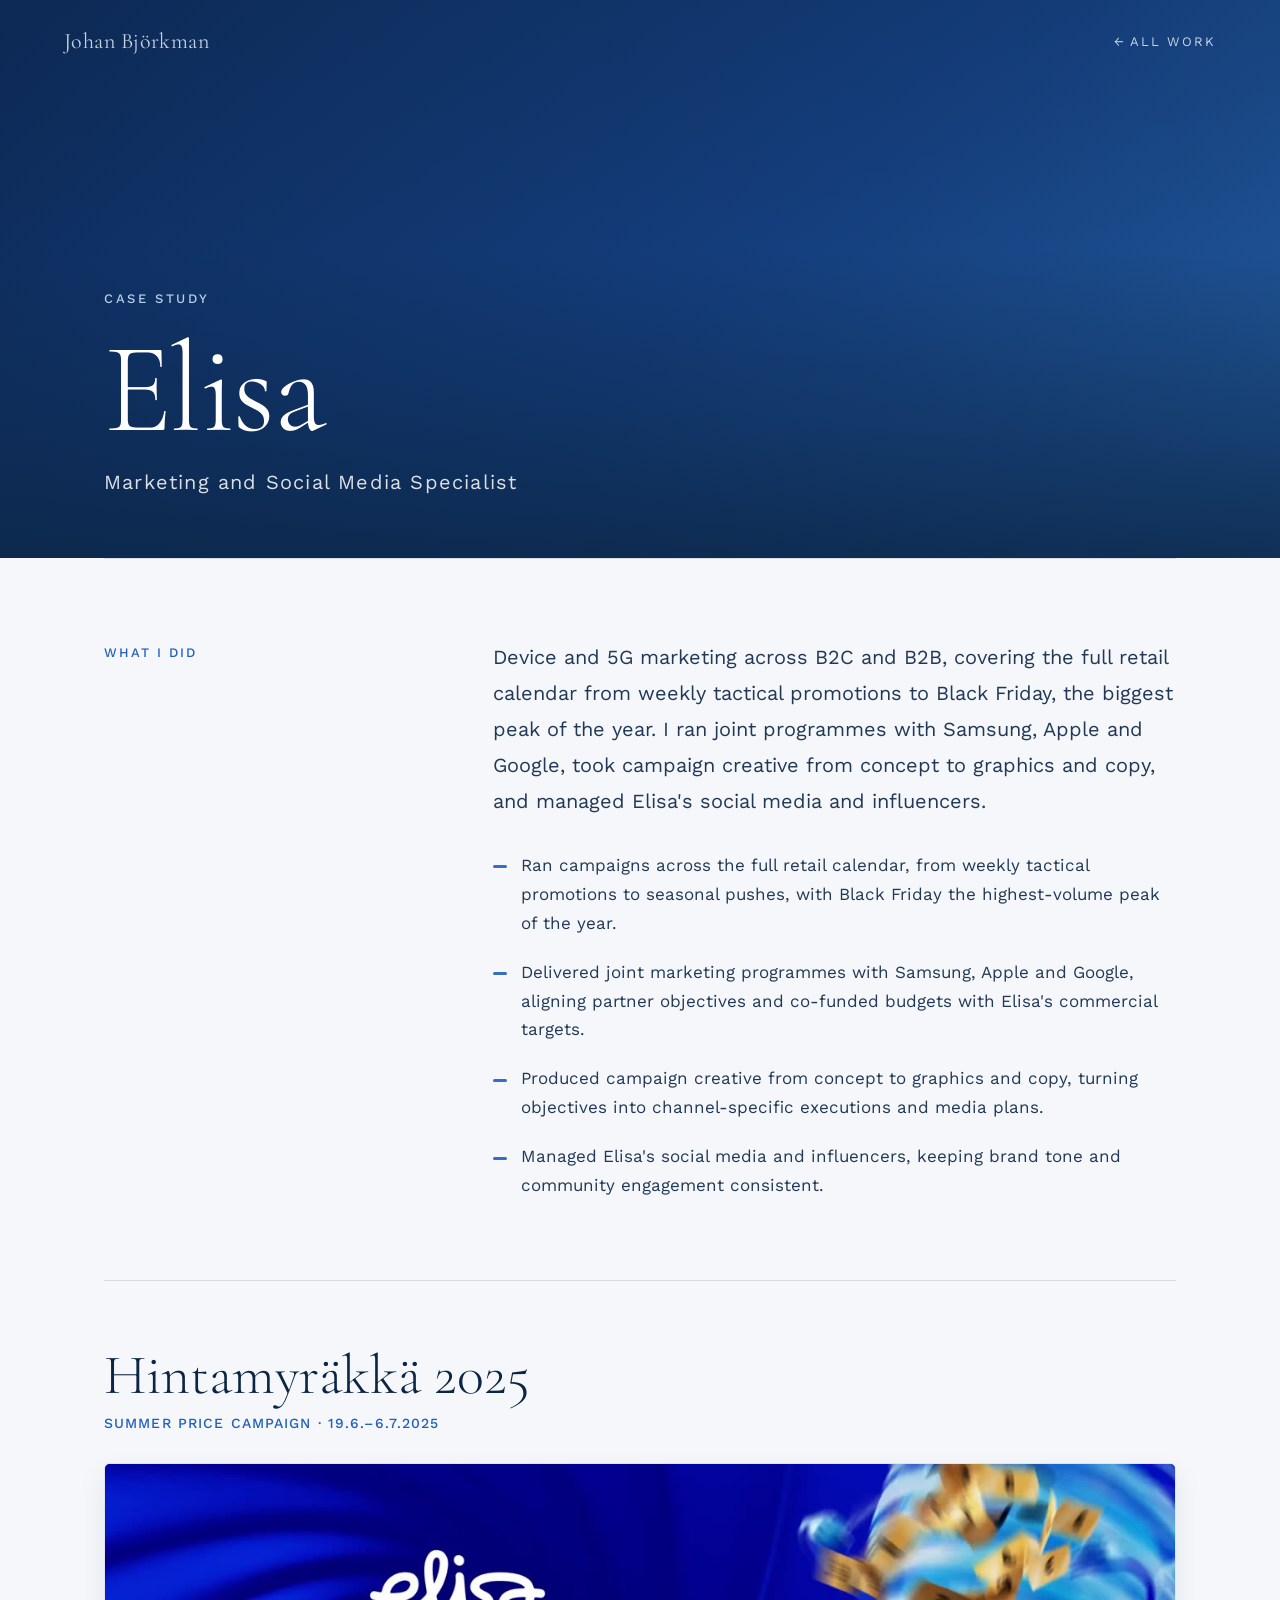
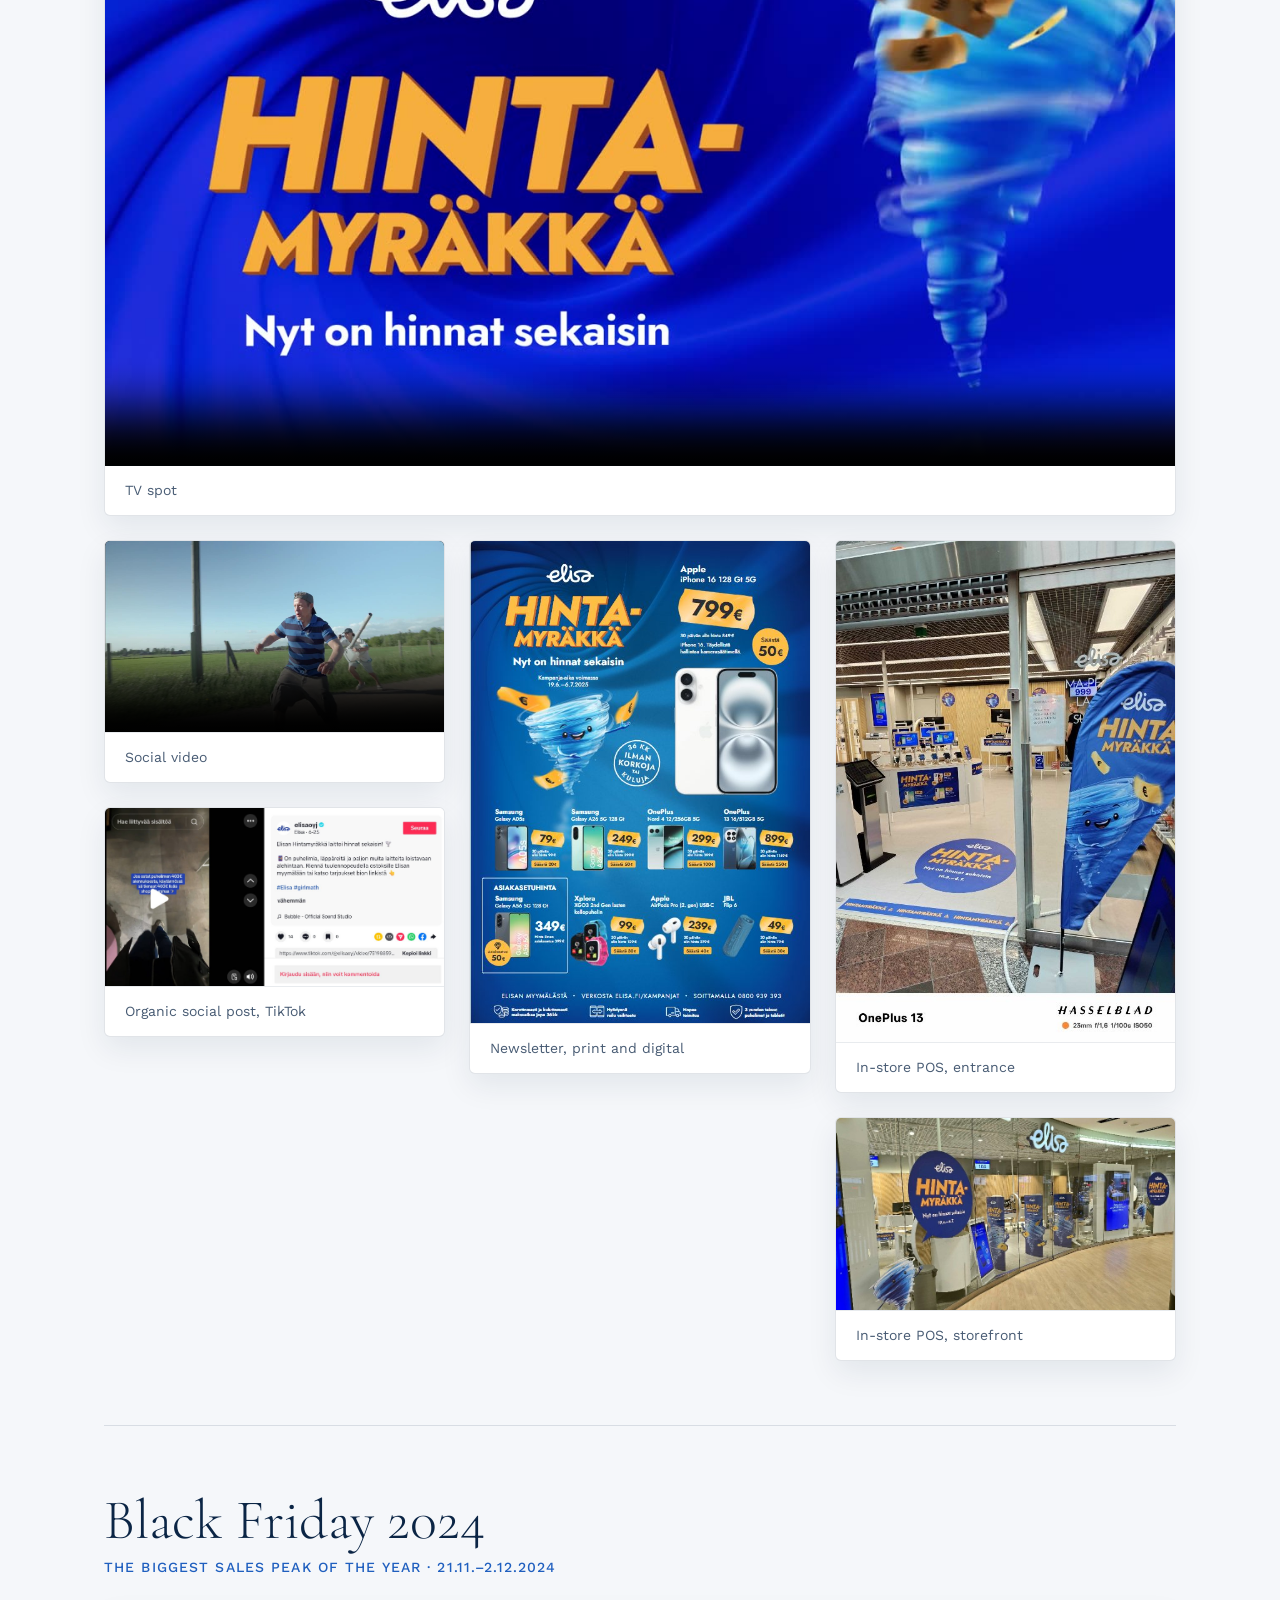
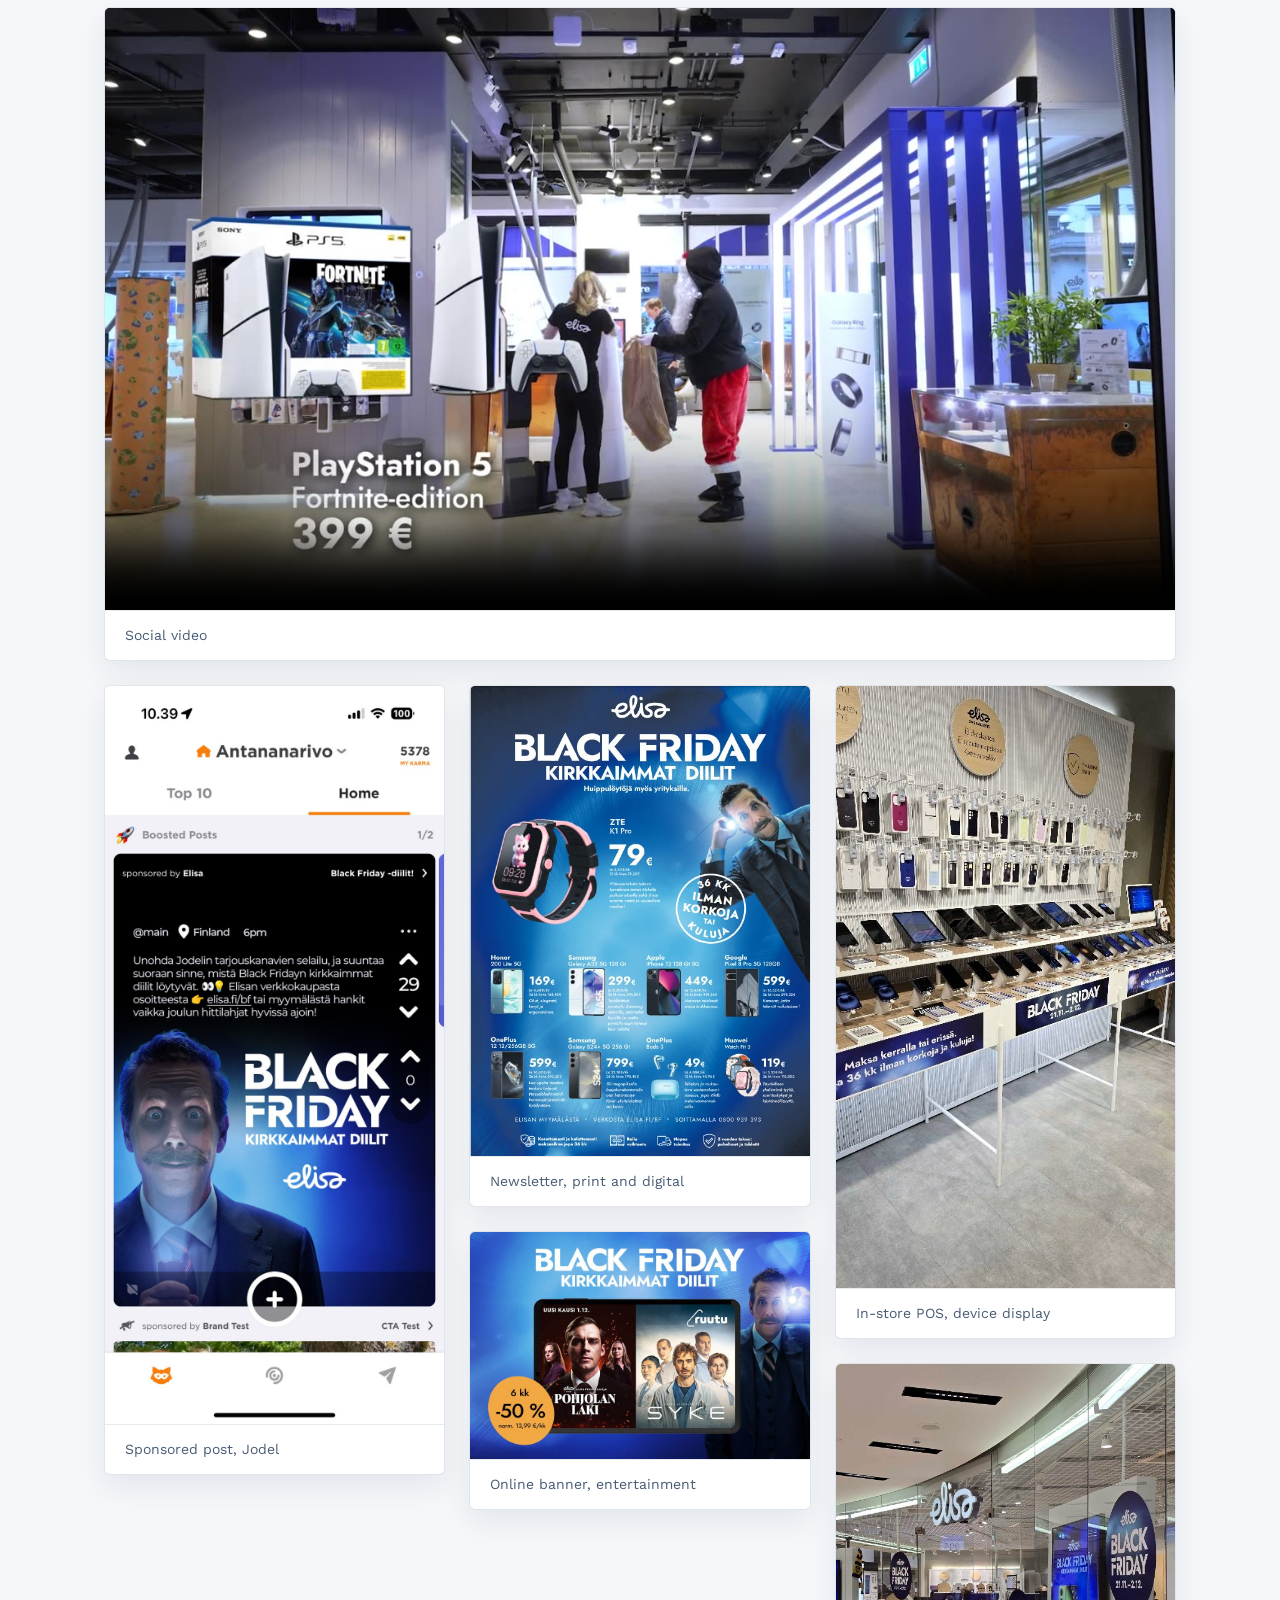
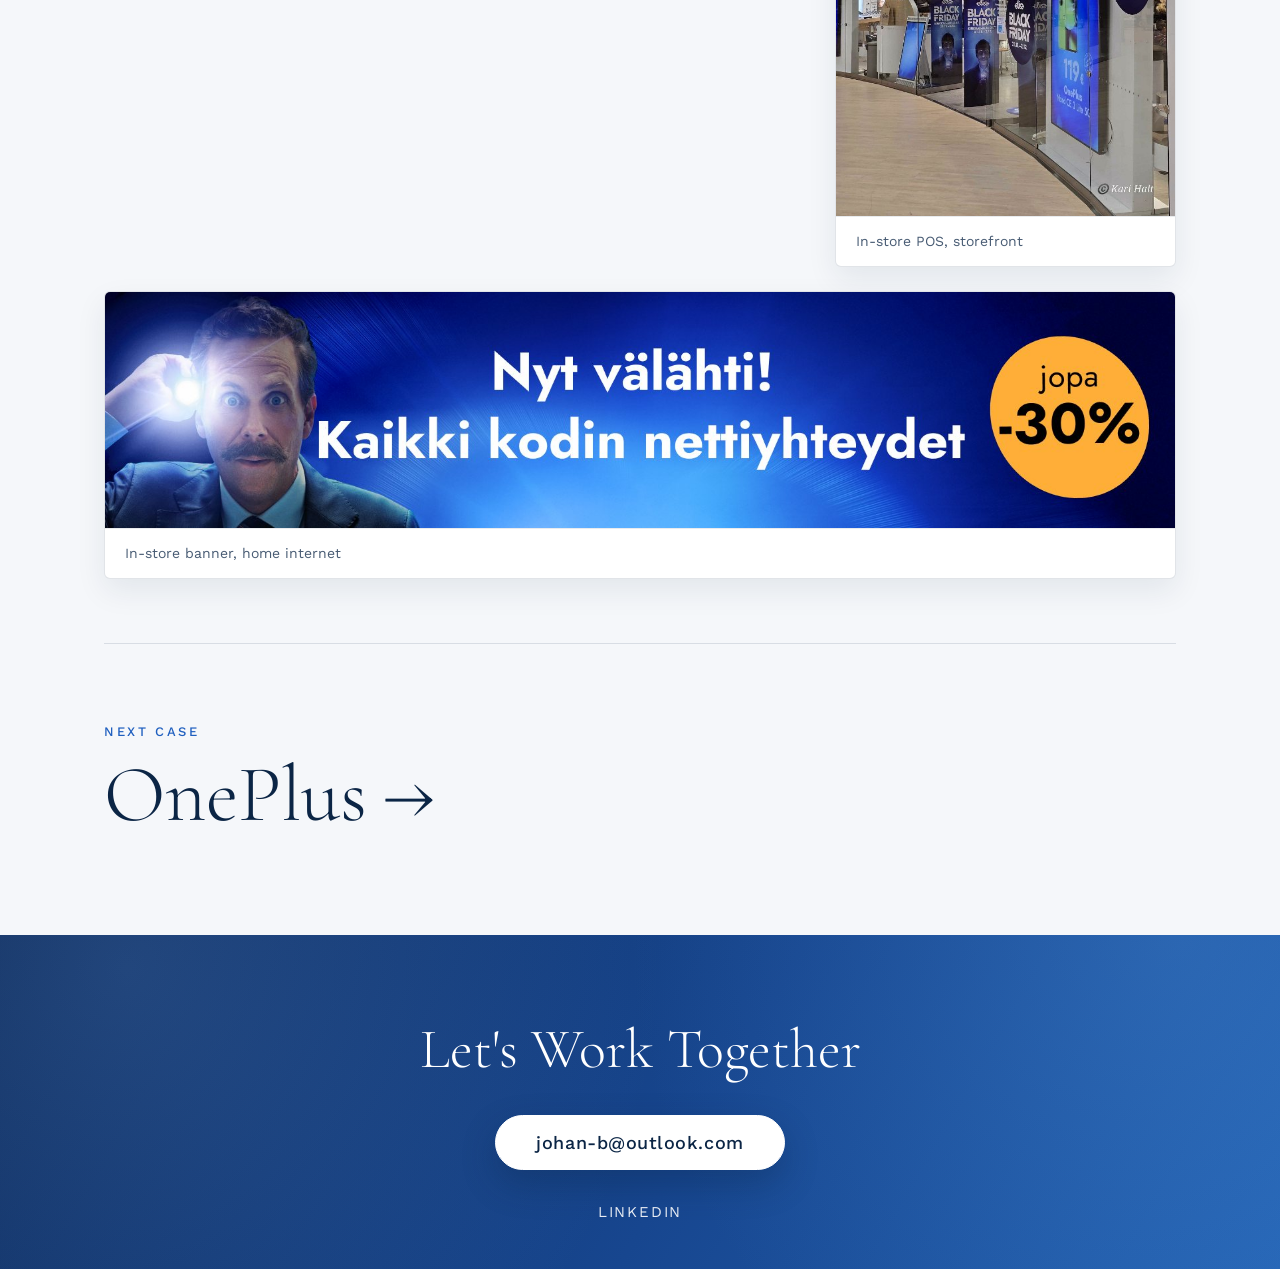
==== cases/elisa.html @ 71c3b5d5 "Update Elisa summary and keep OnePlus market share label on one line Co-Authored-By: Claude Opus 5.5" ====
<!DOCTYPE html>
<html lang="en">
<head>
    <meta charset="UTF-8">
    <meta name="viewport" content="width=device-width, initial-scale=1.0">
    <title>Elisa case study · Johan Björkman</title>
    <meta name="description" content="Device and 5G marketing across B2C and B2B, through the full retail calendar from weekly promotions to large campaigns like Black Friday.">
    <meta property="og:type" content="article">
    <meta property="og:title" content="Elisa case study · Johan Björkman">
    <meta property="og:description" content="Device and 5G marketing across B2C and B2B, through the full retail calendar from weekly promotions to large campaigns like Black Friday.">
    <meta property="og:url" content="https://cubiie.github.io/Portfolio/cases/elisa.html">
    <link rel="preconnect" href="https://fonts.googleapis.com">
    <link rel="preconnect" href="https://fonts.gstatic.com" crossorigin>
    <link href="https://fonts.googleapis.com/css2?family=Cormorant+Garamond:wght@300;400;600&family=Work+Sans:wght@300;400;500&display=swap" rel="stylesheet">
    <link rel="stylesheet" href="case.css">
</head>
<body class="case-elisa">
    <nav class="case-nav" aria-label="Site">
        <a class="brand" href="../index.html">Johan Björkman</a>
        <a href="../index.html#elisa">← All work</a>
    </nav>

    <header class="case-hero">
        <video autoplay muted loop playsinline preload="metadata" aria-hidden="true">
            <source src="../elisa.mp4" type="video/mp4">
        </video>
        <div class="wrap">
            <p class="eyebrow">Case study</p>
            <h1>Elisa</h1>
            <p class="case-role">Marketing and Social Media Specialist</p>
        </div>
    </header>

    <main>
        <div class="wrap">
            <section class="case-section" aria-labelledby="did-title">
                <h2 id="did-title">What I did</h2>
                <div>
                    <p>Device and 5G marketing across B2C and B2B, covering the full retail calendar from weekly tactical promotions to Black Friday, the biggest peak of the year. I ran joint programmes with Samsung, Apple and Google, took campaign creative from concept to graphics and copy, and managed Elisa's social media and influencers.</p>
                    <ul>
                        <li>Ran campaigns across the full retail calendar, from weekly tactical promotions to seasonal pushes, with Black Friday the highest-volume peak of the year.</li>
                        <li>Delivered joint marketing programmes with Samsung, Apple and Google, aligning partner objectives and co-funded budgets with Elisa's commercial targets.</li>
                        <li>Produced campaign creative from concept to graphics and copy, turning objectives into channel-specific executions and media plans.</li>
                        <li>Managed Elisa's social media and influencers, keeping brand tone and community engagement consistent.</li>
                    </ul>
                </div>
            </section>

            <!-- Campaigns. Files live in cases/media/elisa/<campaign>/.
                 Each campaign: an optional full-width item, then a .masonry block that
                 fits pictures and videos of any shape into columns.
                 Picture: <figure class="media"><img src="..." alt="..." loading="lazy"><figcaption>...</figcaption></figure>
                 Video: <figure class="media"><video src="....mp4" poster="...-poster.jpg" controls playsinline preload="none"></video><figcaption>...</figcaption></figure> -->
            <section class="campaign" aria-labelledby="hintamyrakka-title">
                <header class="campaign-header">
                    <h2 id="hintamyrakka-title">Hintamyräkkä 2025</h2>
                    <p>Summer price campaign · 19.6.&ndash;6.7.2025</p>
                </header>
                <div class="campaign-feature">
                    <figure class="media">
                        <video src="media/elisa/hintamyrakka-2025/tv-spot.mp4" poster="media/elisa/hintamyrakka-2025/tv-spot-poster.jpg" controls playsinline preload="none" aria-label="Hintamyräkkä TV spot"></video>
                        <figcaption>TV spot</figcaption>
                    </figure>
                </div>
                <div class="masonry">
                    <figure class="media">
                        <video src="media/elisa/hintamyrakka-2025/social-video.mp4" poster="media/elisa/hintamyrakka-2025/social-video-poster.jpg" controls playsinline preload="none" aria-label="Hintamyräkkä social video"></video>
                        <figcaption>Social video</figcaption>
                    </figure>
                    <figure class="media">
                        <img src="media/elisa/hintamyrakka-2025/organic-social-post.jpg" alt="Elisa TikTok post for the Hintamyräkkä campaign" loading="lazy">
                        <figcaption>Organic social post, TikTok</figcaption>
                    </figure>
                    <figure class="media">
                        <img src="media/elisa/hintamyrakka-2025/newsletter.jpg" alt="Hintamyräkkä newsletter with summer device offers" loading="lazy">
                        <figcaption>Newsletter, print and digital</figcaption>
                    </figure>
                    <figure class="media">
                        <img src="media/elisa/hintamyrakka-2025/in-store-entrance.jpg" alt="Hintamyräkkä flag and floor graphics at an Elisa store entrance" loading="lazy">
                        <figcaption>In-store POS, entrance</figcaption>
                    </figure>
                    <figure class="media">
                        <img src="media/elisa/hintamyrakka-2025/storefront.jpg" alt="Elisa storefront dressed in Hintamyräkkä campaign materials" loading="lazy">
                        <figcaption>In-store POS, storefront</figcaption>
                    </figure>
                </div>
            </section>

            <section class="campaign" aria-labelledby="black-friday-title">
                <header class="campaign-header">
                    <h2 id="black-friday-title">Black Friday 2024</h2>
                    <p>The biggest sales peak of the year · 21.11.&ndash;2.12.2024</p>
                </header>
                <div class="campaign-feature">
                    <figure class="media">
                        <video src="media/elisa/black-friday-2024/social-video.mp4" poster="media/elisa/black-friday-2024/social-video-poster.jpg" controls playsinline preload="none" aria-label="Black Friday social video"></video>
                        <figcaption>Social video</figcaption>
                    </figure>
                </div>
                <div class="masonry">
                    <figure class="media">
                        <img src="media/elisa/black-friday-2024/jodel-post.jpg" alt="Sponsored Elisa Black Friday post on Jodel" loading="lazy">
                        <figcaption>Sponsored post, Jodel</figcaption>
                    </figure>
                    <figure class="media">
                        <img src="media/elisa/black-friday-2024/newsletter.jpg" alt="Black Friday newsletter with device deals" loading="lazy">
                        <figcaption>Newsletter, print and digital</figcaption>
                    </figure>
                    <figure class="media">
                        <img src="media/elisa/black-friday-2024/entertainment-banner.jpg" alt="Black Friday online banner for Elisa Viihde and Ruutu streaming" loading="lazy">
                        <figcaption>Online banner, entertainment</figcaption>
                    </figure>
                    <figure class="media">
                        <img src="media/elisa/black-friday-2024/in-store-display.jpg" alt="Black Friday banners on an Elisa in-store device display" loading="lazy">
                        <figcaption>In-store POS, device display</figcaption>
                    </figure>
                    <figure class="media">
                        <img src="media/elisa/black-friday-2024/storefront.jpg" alt="Elisa storefront with Black Friday window graphics" loading="lazy">
                        <figcaption>In-store POS, storefront</figcaption>
                    </figure>
                </div>
                <div class="campaign-feature">
                    <figure class="media">
                        <img src="media/elisa/black-friday-2024/connectivity-banner.jpg" alt="Black Friday banner for home internet connections, up to 30% off" loading="lazy">
                        <figcaption>In-store banner, home internet</figcaption>
                    </figure>
                </div>
            </section>

            <a class="next-case" href="oneplus.html">
                <p class="eyebrow">Next case</p>
                <strong>OnePlus <span aria-hidden="true">→</span></strong>
            </a>
        </div>
    </main>

    <footer class="case-footer">
        <div class="wrap">
            <h2>Let's Work Together</h2>
            <a class="footer-cta" href="mailto:johan-b@outlook.com">johan-b@outlook.com</a>
            <nav class="footer-links" aria-label="Social links">
                <a href="https://www.linkedin.com/in/johansbjorkman/" target="_blank" rel="noopener noreferrer">LinkedIn</a>
            </nav>
        </div>
    </footer>

    <dialog class="lightbox" aria-label="Enlarged picture">
        <button type="button" aria-label="Close">&times;</button>
        <img alt="">
    </dialog>

    <script src="case.js"></script>
</body>
</html>
---- cases/case.css ----
/* Shared styles for the case study pages (cases/*.html) */
* {
    margin: 0;
    padding: 0;
    box-sizing: border-box;
}

:root {
    --cream: #EAF0F7;
    --navy-base: #143556;
    --navy-darkest: #07172A;
    --navy-dark: #0E2740;
    --navy-mid: #1F4A75;
    --navy-light: #2E6699;
    --navy-lighter: #4A86BD;
    --line: rgba(11, 37, 69, 0.12);
    /* Bright palette (shared with the front page) */
    --ink: #0B2545;
    --paper: #F5F7FA;
    --blue: #1F5FBF;
    --azure: #1E90FF;
    --cyan: #3DDCFF;
    --sky: #B7CDEB;
    --aqua: #5FE3E0;
    --accent: var(--blue);
    --accent-soft: rgba(10, 108, 255, 0.12);
}

/* Each case page has its own accent colour */
.case-elisa { --accent: #1F5FBF; --accent-soft: rgba(31, 95, 191, 0.1); }
.case-oneplus { --accent: #1A6E9E; --accent-soft: rgba(26, 110, 158, 0.1); }
.case-republic { --accent: #34489E; --accent-soft: rgba(52, 72, 158, 0.1); }

html {
    scroll-behavior: smooth;
}

body {
    font-family: 'Work Sans', sans-serif;
    background: var(--paper);
    color: var(--ink);
    overflow-x: hidden;
}

.visually-hidden {
    position: absolute;
    width: 1px;
    height: 1px;
    overflow: hidden;
    clip: rect(0 0 0 0);
    white-space: nowrap;
}

a:focus-visible,
button:focus-visible {
    outline: 2px solid var(--accent);
    outline-offset: 4px;
}

.wrap {
    max-width: 1200px;
    margin: 0 auto;
    padding: 0 4rem;
}

/* Top bar */
.case-nav {
    position: absolute;
    top: 0;
    left: 0;
    right: 0;
    z-index: 3;
    display: flex;
    justify-content: space-between;
    align-items: center;
    padding: 1.75rem 4rem;
}

.case-nav a {
    color: var(--cream);
    text-decoration: none;
    font-size: 0.8125rem;
    letter-spacing: 0.15em;
    text-transform: uppercase;
    opacity: 0.85;
    transition: opacity 0.3s ease;
}

.case-nav a:hover {
    opacity: 1;
}

.case-nav .brand {
    font-family: 'Cormorant Garamond', serif;
    font-size: 1.375rem;
    letter-spacing: 0.02em;
    text-transform: none;
}

/* Hero */
.case-hero {
    position: relative;
    min-height: 62vh;
    display: flex;
    align-items: flex-end;
    overflow: hidden;
    color: #FFFFFF;
    background: linear-gradient(135deg, #0D2B5C 0%, #17468F 55%, #2B6CB8 100%);
}

.case-hero video,
.case-hero img {
    position: absolute;
    inset: 0;
    width: 100%;
    height: 100%;
    object-fit: cover;
}

.case-hero::after {
    content: '';
    position: absolute;
    inset: 0;
    background: linear-gradient(to top, rgba(11, 37, 69, 0.85) 0%, rgba(11, 37, 69, 0.25) 55%, rgba(11, 37, 69, 0.35) 100%);
}

.case-hero .wrap {
    position: relative;
    z-index: 2;
    width: 100%;
    padding-bottom: 4rem;
}

.eyebrow {
    font-size: 0.8125rem;
    letter-spacing: 0.2em;
    text-transform: uppercase;
    font-weight: 500;
    color: var(--accent);
    margin-bottom: 1.25rem;
}

.case-hero .eyebrow {
    color: var(--sky);
}

.case-role {
    margin-top: 1rem;
    font-size: clamp(1rem, 1.8vw, 1.25rem);
    letter-spacing: 0.06em;
    opacity: 0.85;
}

.case-hero h1 {
    font-family: 'Cormorant Garamond', serif;
    font-size: clamp(3.5rem, 11vw, 8rem);
    font-weight: 300;
    line-height: 1;
    letter-spacing: -0.02em;
}

/* "What I did" */
.case-section {
    display: grid;
    grid-template-columns: 1fr 2fr;
    gap: 3rem;
    padding: 5rem 0;
    border-top: 1px solid var(--line);
}

.case-section h2 {
    font-size: 0.8125rem;
    font-weight: 500;
    letter-spacing: 0.15em;
    text-transform: uppercase;
    color: var(--accent);
    padding-top: 0.4rem;
}

.case-section ul {
    list-style: none;
    display: grid;
    gap: 1.25rem;
}

.case-section li {
    position: relative;
    padding-left: 1.75rem;
    font-size: 1.0625rem;
    line-height: 1.7;
    opacity: 0.9;
}

.case-section p {
    font-size: clamp(1.0625rem, 1.6vw, 1.25rem);
    line-height: 1.8;
    opacity: 0.9;
    margin-bottom: 2rem;
}

.case-section li::before {
    content: '';
    position: absolute;
    left: 0;
    top: 0.85em;
    width: 0.875rem;
    height: 3px;
    border-radius: 2px;
    background: var(--accent);
}

/* Gallery: pictures and videos.
   Each item is a <figure class="media"> holding an <img> or a <video>.
   Add class "media--wide" to make an item span the full width. */
.gallery {
    padding: 4rem 0 5rem;
}

.gallery-grid {
    display: grid;
    grid-template-columns: repeat(2, 1fr);
    gap: 1.5rem;
}

.media {
    position: relative;
    overflow: hidden;
    border-radius: 6px;
    background: #FFFFFF;
    border: 1px solid var(--line);
    box-shadow: 0 12px 30px rgba(11, 37, 69, 0.08);
}

.media--wide {
    grid-column: 1 / -1;
}

.media img,
.media video {
    display: block;
    width: 100%;
    height: auto;
}

.media img {
    cursor: zoom-in;
    transition: transform 0.6s cubic-bezier(0.16, 1, 0.3, 1);
}

.media:hover img {
    transform: scale(1.02);
}

.media figcaption {
    padding: 0.875rem 1.25rem;
    font-size: 0.875rem;
    line-height: 1.5;
    opacity: 0.75;
    border-top: 1px solid var(--line);
}

/* Empty slot shown until real pictures or videos are added */
.media--placeholder {
    aspect-ratio: 16 / 10;
    display: flex;
    align-items: center;
    justify-content: center;
    border-style: dashed;
    background:
        linear-gradient(135deg, var(--accent-soft) 0%, rgba(31, 95, 191, 0.04) 100%),
        #FFFFFF;
    border-color: var(--accent);
}

.media--placeholder.media--wide {
    aspect-ratio: 21 / 9;
}

.media--placeholder span {
    font-family: 'Cormorant Garamond', serif;
    font-size: clamp(1.25rem, 2.5vw, 1.75rem);
    color: var(--accent);
    opacity: 0.6;
}

/* Campaigns: a heading, an optional full-width item, then a masonry of
   pictures and videos that keeps each file's own shape */
.campaign {
    padding: 4rem 0;
    border-top: 1px solid var(--line);
}

.campaign-header {
    margin-bottom: 2rem;
}

.campaign-header h2 {
    font-family: 'Cormorant Garamond', serif;
    font-size: clamp(2.25rem, 5vw, 3.5rem);
    font-weight: 300;
    line-height: 1.1;
    margin-bottom: 0.5rem;
}

.campaign-header p {
    font-size: 0.875rem;
    letter-spacing: 0.08em;
    text-transform: uppercase;
    font-weight: 500;
    color: var(--accent);
}

.campaign-feature {
    margin-bottom: 1.5rem;
}

.campaign-feature:last-child {
    margin: 1.5rem 0 0;
}

.masonry {
    columns: 3;
    column-gap: 1.5rem;
}

.masonry .media {
    break-inside: avoid;
    margin-bottom: 1.5rem;
}

.media video {
    background: #000;
}

/* Next case */
.next-case {
    display: block;
    padding: 5rem 0 6rem;
    border-top: 1px solid var(--line);
    color: var(--ink);
    text-decoration: none;
}

.next-case .eyebrow {
    margin-bottom: 0.75rem;
}

.next-case strong {
    display: inline-flex;
    align-items: center;
    gap: 1rem;
    font-family: 'Cormorant Garamond', serif;
    font-size: clamp(2.5rem, 7vw, 5rem);
    font-weight: 300;
    line-height: 1.1;
    transition: gap 0.3s ease, color 0.3s ease;
}

.next-case:hover strong {
    gap: 1.75rem;
    color: var(--accent);
}

/* Contact */
.case-footer {
    padding: 5rem 0 3rem;
    text-align: center;
    color: #FFFFFF;
    background:
        radial-gradient(circle at 10% 10%, rgba(120, 170, 230, 0.18) 0%, transparent 45%),
        radial-gradient(circle at 92% 0%, rgba(90, 160, 230, 0.22) 0%, transparent 45%),
        linear-gradient(120deg, #0D2B5C 0%, #17468F 55%, #2463B4 100%);
}

.case-footer h2 {
    font-family: 'Cormorant Garamond', serif;
    font-size: clamp(2.25rem, 5vw, 3.5rem);
    font-weight: 300;
    margin-bottom: 2rem;
}

.footer-cta {
    display: inline-block;
    padding: 1rem 2.5rem;
    background: #FFFFFF;
    border: 1px solid #FFFFFF;
    border-radius: 999px;
    color: var(--ink);
    font-weight: 500;
    box-shadow: 0 14px 34px rgba(11, 37, 69, 0.3);
    text-decoration: none;
    font-size: 1.125rem;
    letter-spacing: 0.03em;
    overflow-wrap: anywhere;
    transition: background 0.3s ease, color 0.3s ease, transform 0.3s ease;
    margin-bottom: 2rem;
}

.footer-cta:hover,
.footer-cta:focus-visible {
    background: var(--ink);
    color: #FFFFFF;
    border-color: var(--ink);
    transform: translateY(-2px);
}

.footer-links a {
    color: #FFFFFF;
    text-decoration: none;
    font-size: 0.9375rem;
    letter-spacing: 0.12em;
    text-transform: uppercase;
    opacity: 0.9;
}

.footer-links a:hover {
    color: var(--sky);
    opacity: 1;
}

/* Lightbox for gallery pictures */
.lightbox {
    max-width: 100%;
    max-height: 100%;
    width: 100%;
    height: 100%;
    margin: 0;
    padding: 2rem;
    border: 0;
    background: rgba(11, 37, 69, 0.94);
    display: none;
    align-items: center;
    justify-content: center;
}

.lightbox[open] {
    display: flex;
}

.lightbox img {
    max-width: 100%;
    max-height: 100%;
    object-fit: contain;
    border-radius: 4px;
}

.lightbox button {
    position: absolute;
    top: 1rem;
    right: 1rem;
    width: 2.75rem;
    height: 2.75rem;
    border: 1px solid rgba(234, 240, 247, 0.3);
    border-radius: 50%;
    background: rgba(11, 37, 69, 0.6);
    color: var(--cream);
    font-size: 1.5rem;
    line-height: 1;
    cursor: pointer;
}

@media (prefers-reduced-motion: reduce) {
    html {
        scroll-behavior: auto;
    }

    .media img,
    .next-case strong {
        transition: none;
    }
}

@media (max-width: 1100px) {
    .masonry {
        columns: 2;
    }
}

@media (max-width: 968px) {
    .wrap {
        padding: 0 1.25rem;
    }

    .case-nav {
        padding: 1.25rem;
    }

    .case-hero {
        min-height: 50vh;
    }

    .case-hero .wrap {
        padding-bottom: 2.5rem;
    }


    .case-section {
        grid-template-columns: 1fr;
        gap: 1.25rem;
        padding: 3rem 0;
    }

    .gallery {
        padding: 2rem 0 3rem;
    }

    .gallery-grid {
        grid-template-columns: 1fr;
        gap: 1rem;
    }

    .campaign {
        padding: 3rem 0;
    }

    .masonry .media,
    .campaign-feature {
        margin-bottom: 1rem;
    }

    .next-case {
        padding: 3.5rem 0 4rem;
    }

    .lightbox {
        padding: 1rem;
    }
}

@media (max-width: 640px) {
    .masonry {
        columns: 1;
    }
}
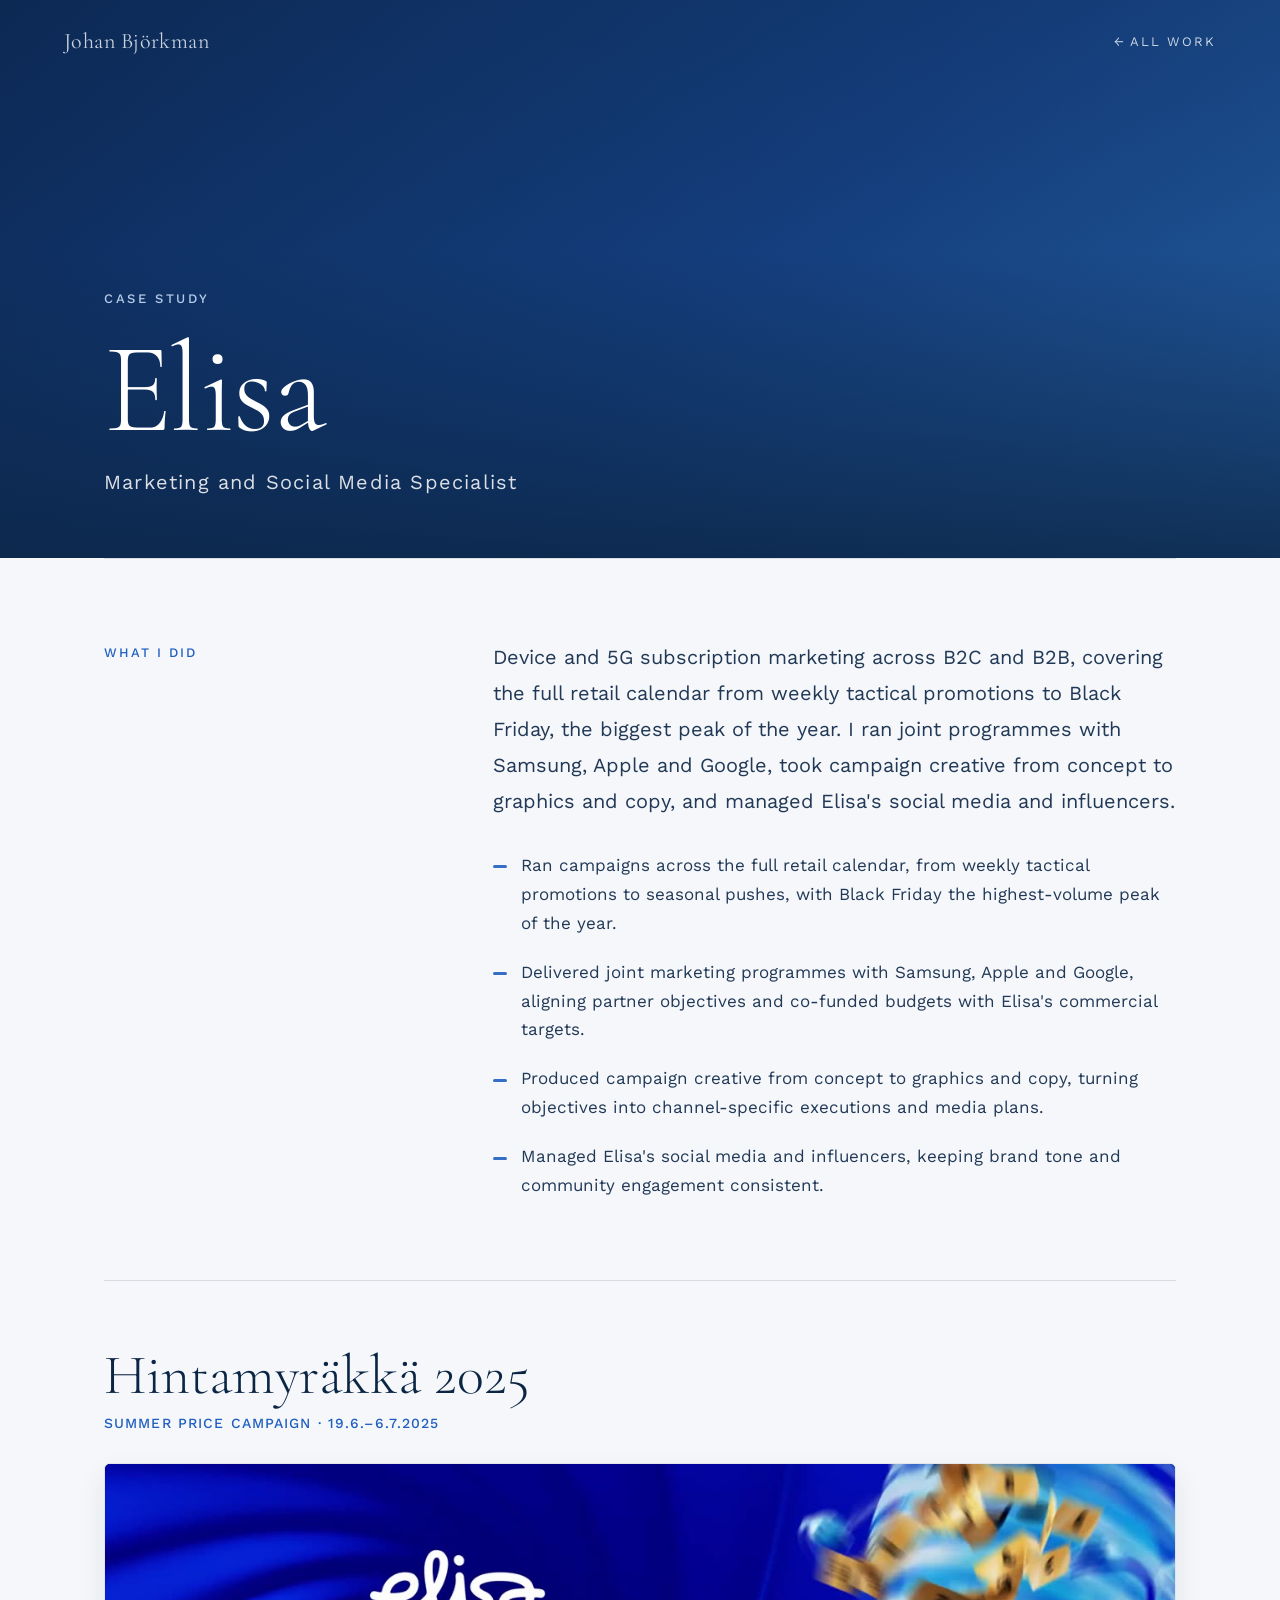
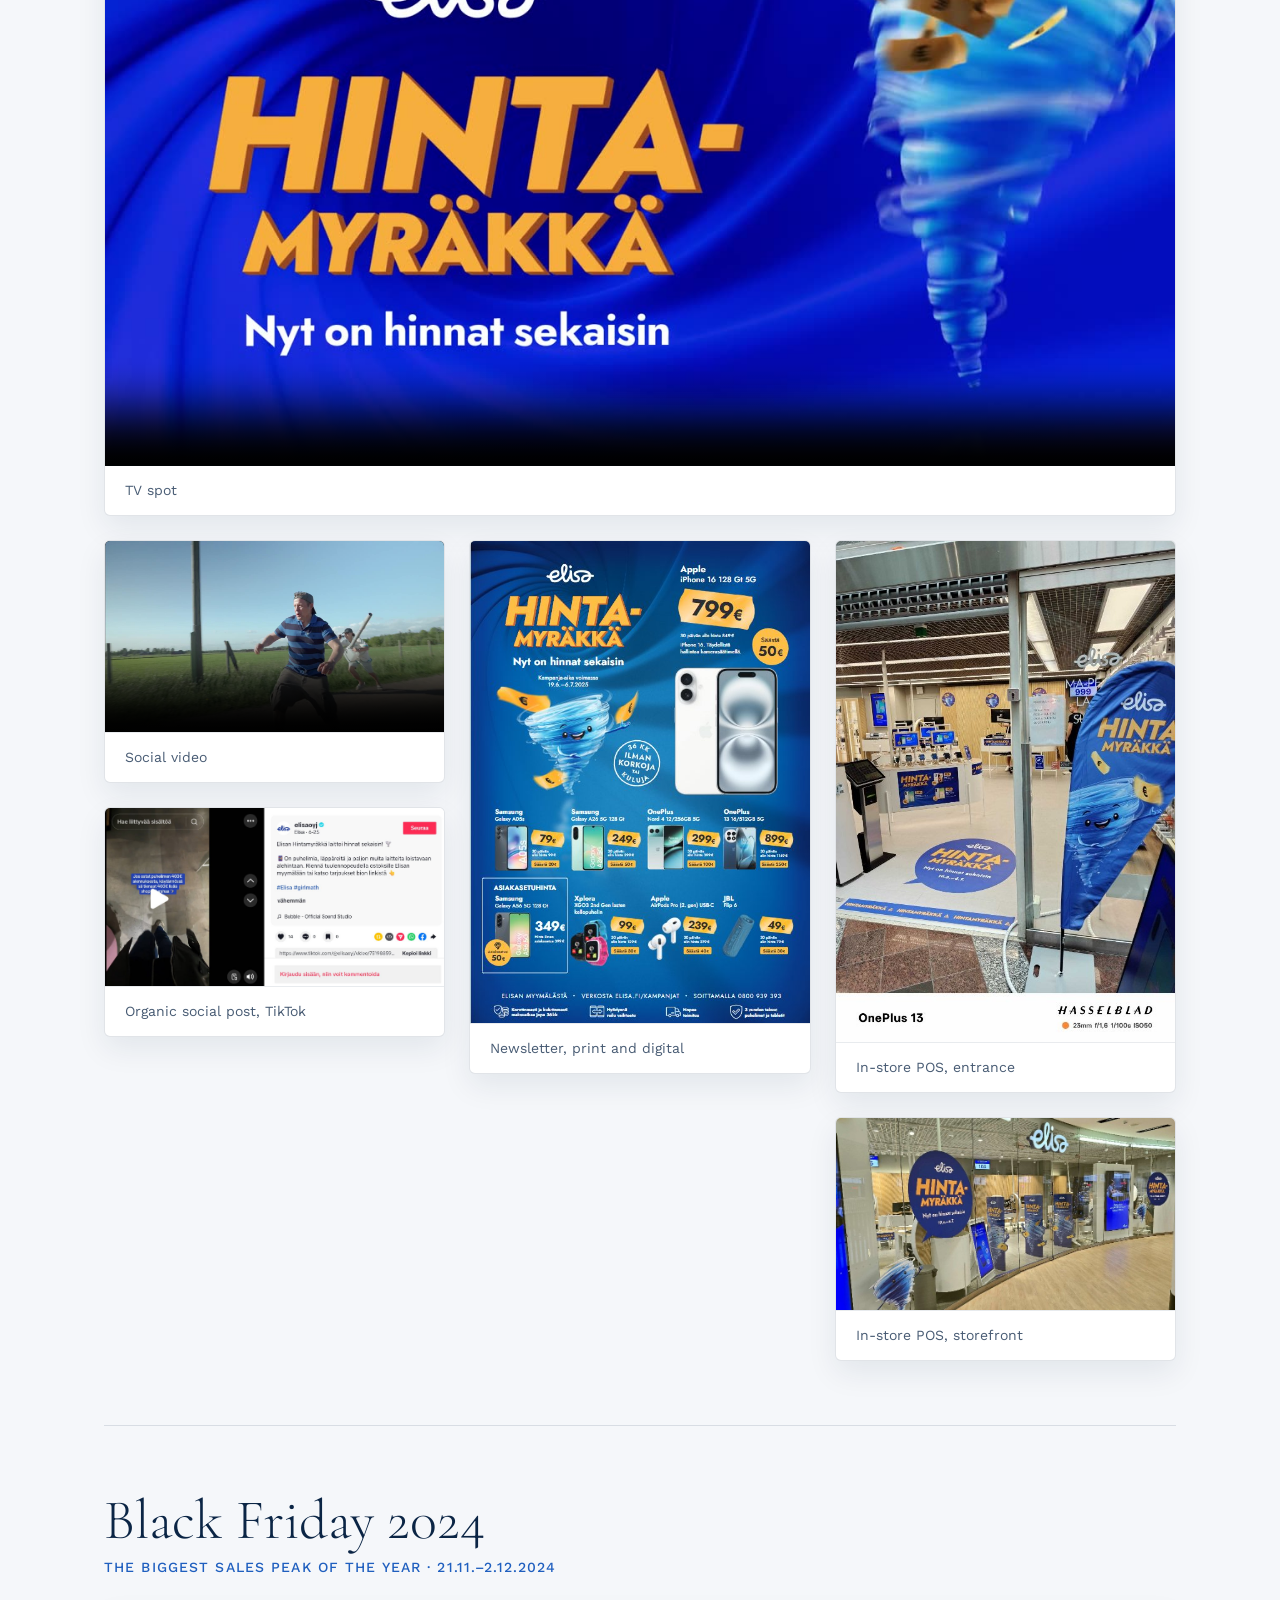
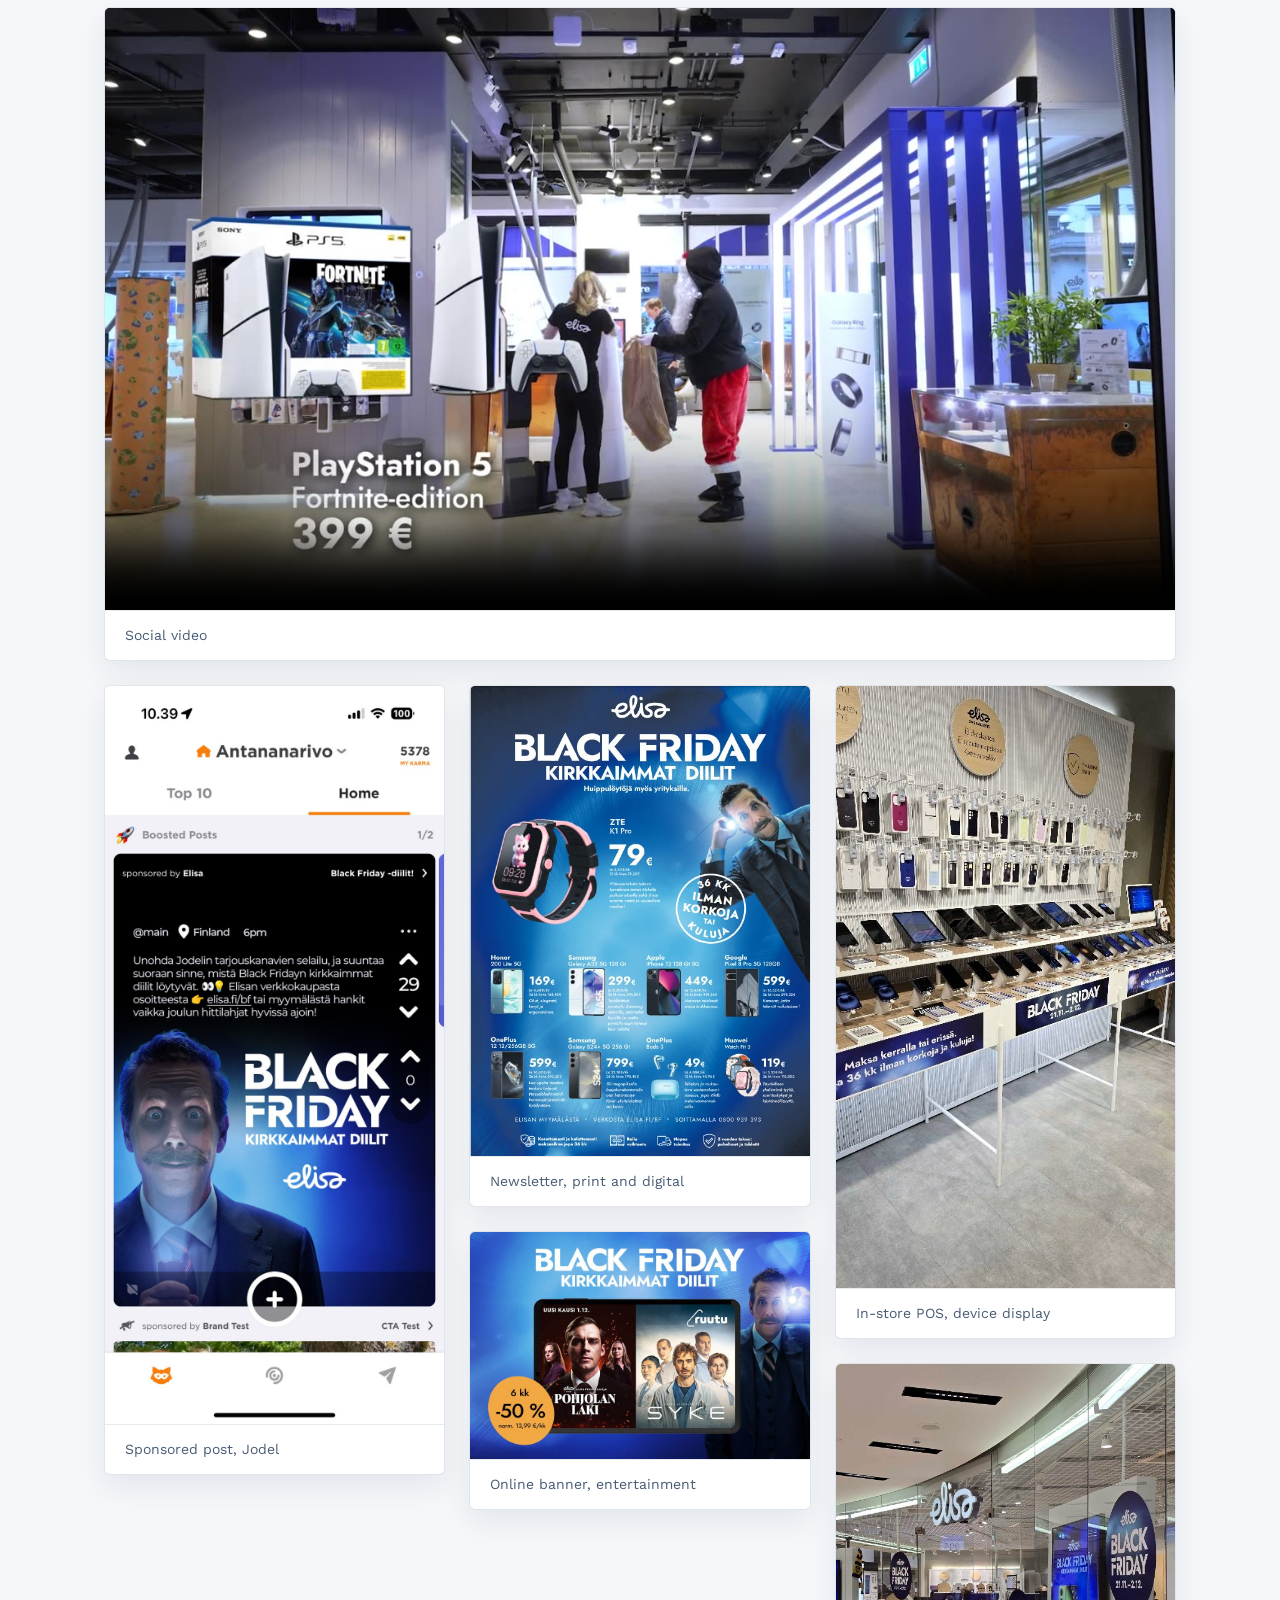
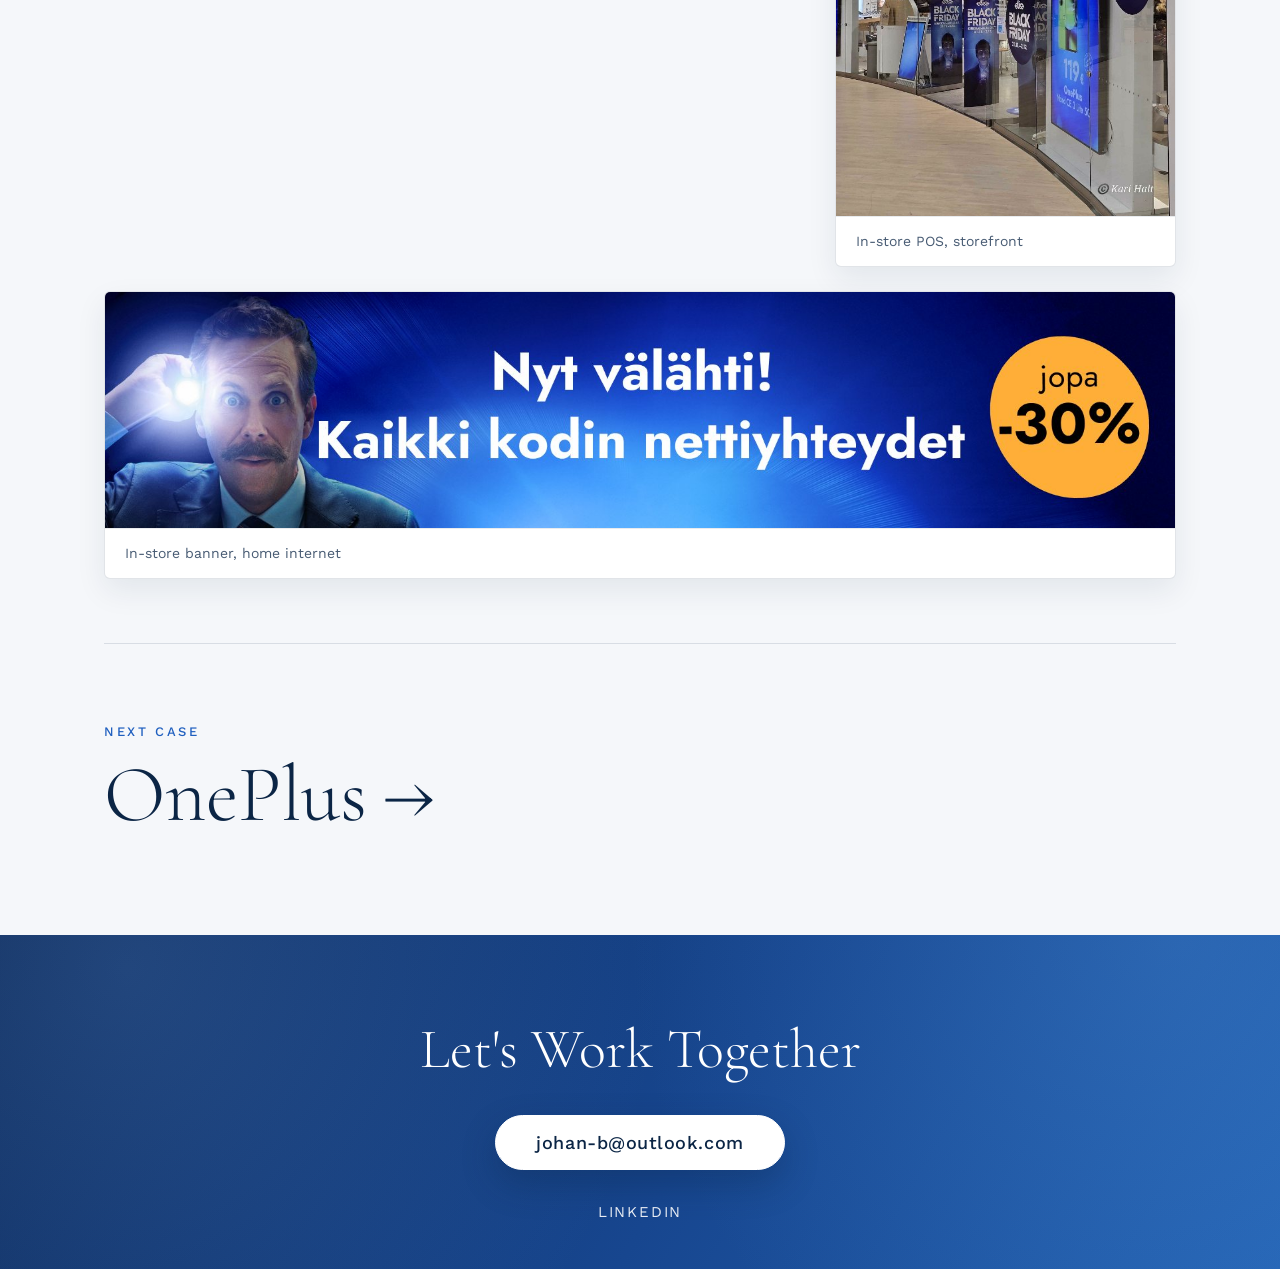
==== commit b45c01d5: "Update the Elisa and OnePlus summaries to JB's new wording Co-Authored-By: Claude Opus 5.5 <noreply@" ====
--- a/cases/elisa.html
+++ b/cases/elisa.html
@@ -4,11 +4,69 @@
     <meta charset="UTF-8">
     <meta name="viewport" content="width=device-width, initial-scale=1.0">
     <title>Elisa case study · Johan Björkman</title>
-    <meta name="description" content="Device and 5G marketing across B2C and B2B, through the full retail calendar from weekly promotions to large campaigns like Black Friday.">
+    <meta name="description" content="Device and 5G subscription marketing across B2C and B2B, through the full retail calendar from weekly promotions to large campaigns like Black Friday.">
     <meta property="og:type" content="article">
     <meta property="og:title" content="Elisa case study · Johan Björkman">
-    <meta property="og:description" content="Device and 5G marketing across B2C and B2B, through the full retail calendar from weekly promotions to large campaigns like Black Friday.">
+    <meta property="og:description" content="Device and 5G subscription marketing across B2C and B2B, through the full retail calendar from weekly promotions to large campaigns like Black Friday.">
     <meta property="og:url" content="https://cubiie.github.io/Portfolio/cases/elisa.html">
+    <link rel="canonical" href="https://cubiie.github.io/Portfolio/cases/elisa.html">
+    <meta property="og:site_name" content="Johan Björkman">
+    <meta property="og:locale" content="en_US">
+    <meta property="og:image" content="https://cubiie.github.io/Portfolio/og-image.jpg">
+    <meta property="og:image:width" content="1200">
+    <meta property="og:image:height" content="630">
+    <meta property="og:image:alt" content="Johan Björkman, AI-Fluent MarCom Pro">
+    <meta name="twitter:card" content="summary_large_image">
+    <meta name="author" content="Johan Björkman">
+    <meta name="robots" content="index, follow, max-image-preview:large">
+    <meta name="theme-color" content="#0D2B5C">
+    <link rel="icon" href="../favicon.svg" type="image/svg+xml">
+    <script type="application/ld+json">
+    {
+      "@context": "https://schema.org",
+      "@graph": [
+        {
+          "@type": "CreativeWork",
+          "@id": "https://cubiie.github.io/Portfolio/cases/elisa.html#case",
+          "url": "https://cubiie.github.io/Portfolio/cases/elisa.html",
+          "name": "Elisa case study",
+          "headline": "Elisa case study · Johan Björkman",
+          "description": "Device and 5G subscription marketing across B2C and B2B, through the full retail calendar from weekly promotions to large campaigns like Black Friday.",
+          "inLanguage": "en",
+          "author": {
+            "@type": "Person",
+            "@id": "https://cubiie.github.io/Portfolio/#person",
+            "name": "Johan Björkman",
+            "url": "https://cubiie.github.io/Portfolio/"
+          },
+          "about": {
+            "@type": "Organization",
+            "name": "Elisa"
+          },
+          "isPartOf": {
+            "@id": "https://cubiie.github.io/Portfolio/#website"
+          }
+        },
+        {
+          "@type": "BreadcrumbList",
+          "itemListElement": [
+            {
+              "@type": "ListItem",
+              "position": 1,
+              "name": "Johan Björkman",
+              "item": "https://cubiie.github.io/Portfolio/"
+            },
+            {
+              "@type": "ListItem",
+              "position": 2,
+              "name": "Elisa case study",
+              "item": "https://cubiie.github.io/Portfolio/cases/elisa.html"
+            }
+          ]
+        }
+      ]
+    }
+    </script>
     <link rel="preconnect" href="https://fonts.googleapis.com">
     <link rel="preconnect" href="https://fonts.gstatic.com" crossorigin>
     <link href="https://fonts.googleapis.com/css2?family=Cormorant+Garamond:wght@300;400;600&family=Work+Sans:wght@300;400;500&display=swap" rel="stylesheet">
@@ -36,7 +94,7 @@
             <section class="case-section" aria-labelledby="did-title">
                 <h2 id="did-title">What I did</h2>
                 <div>
-                    <p>Device and 5G marketing across B2C and B2B, covering the full retail calendar from weekly tactical promotions to Black Friday, the biggest peak of the year. I ran joint programmes with Samsung, Apple and Google, took campaign creative from concept to graphics and copy, and managed Elisa's social media and influencers.</p>
+                    <p>Device and 5G subscription marketing across B2C and B2B, covering the full retail calendar from weekly tactical promotions to Black Friday, the biggest peak of the year. I ran joint programmes with Samsung, Apple and Google, took campaign creative from concept to graphics and copy, and managed Elisa's social media and influencers.</p>
                     <ul>
                         <li>Ran campaigns across the full retail calendar, from weekly tactical promotions to seasonal pushes, with Black Friday the highest-volume peak of the year.</li>
                         <li>Delivered joint marketing programmes with Samsung, Apple and Google, aligning partner objectives and co-funded budgets with Elisa's commercial targets.</li>
--- a/cases/case.css
+++ b/cases/case.css
@@ -30,6 +30,7 @@
 .case-elisa { --accent: #1F5FBF; --accent-soft: rgba(31, 95, 191, 0.1); }
 .case-oneplus { --accent: #1A6E9E; --accent-soft: rgba(26, 110, 158, 0.1); }
 .case-republic { --accent: #34489E; --accent-soft: rgba(52, 72, 158, 0.1); }
+.case-more-work { --accent: #2B6CB8; --accent-soft: rgba(43, 108, 184, 0.1); }
 
 html {
     scroll-behavior: smooth;
@@ -259,6 +260,17 @@
     border-top: 1px solid var(--line);
 }
 
+.media figcaption a {
+    color: inherit;
+    text-decoration: underline;
+    text-decoration-color: rgba(234, 240, 247, 0.4);
+    text-underline-offset: 3px;
+}
+
+.media figcaption a:hover {
+    text-decoration-color: currentColor;
+}
+
 /* Empty slot shown until real pictures or videos are added */
 .media--placeholder {
     aspect-ratio: 16 / 10;
@@ -310,6 +322,19 @@
     color: var(--accent);
 }
 
+/* Optional line on the work itself, under the role and date */
+.campaign-header p.campaign-summary {
+    max-width: 46rem;
+    margin-top: 1rem;
+    font-size: 1.0625rem;
+    line-height: 1.7;
+    letter-spacing: normal;
+    text-transform: none;
+    font-weight: 400;
+    color: var(--ink);
+    opacity: 0.85;
+}
+
 .campaign-feature {
     margin-bottom: 1.5rem;
 }
@@ -330,6 +355,55 @@
 
 .media video {
     background: #000;
+}
+
+/* More work: a grid of smaller projects, each a card with one picture or
+   video, the brand and year, a title and a short description */
+.projects {
+    padding: 4rem 0 5rem;
+    border-top: 1px solid var(--line);
+}
+
+.project-grid {
+    display: grid;
+    grid-template-columns: repeat(3, 1fr);
+    gap: 2.5rem 1.5rem;
+}
+
+.project .media {
+    margin-bottom: 1.25rem;
+}
+
+.project .media img,
+.project .media video {
+    aspect-ratio: 4 / 3;
+    object-fit: cover;
+}
+
+.project .media--placeholder {
+    aspect-ratio: 4 / 3;
+}
+
+.project-meta {
+    font-size: 0.8125rem;
+    letter-spacing: 0.08em;
+    text-transform: uppercase;
+    font-weight: 500;
+    color: var(--accent);
+    margin-bottom: 0.5rem;
+}
+
+.project h3 {
+    font-family: 'Cormorant Garamond', serif;
+    font-size: clamp(1.5rem, 2.4vw, 1.875rem);
+    font-weight: 400;
+    line-height: 1.15;
+    margin-bottom: 0.5rem;
+}
+
+.project p:last-child {
+    line-height: 1.6;
+    opacity: 0.85;
 }
 
 /* Next case */
@@ -474,6 +548,10 @@
     .masonry {
         columns: 2;
     }
+
+    .project-grid {
+        grid-template-columns: repeat(2, 1fr);
+    }
 }
 
 @media (max-width: 968px) {
@@ -531,4 +609,9 @@
     .masonry {
         columns: 1;
     }
-}
+
+    .project-grid {
+        grid-template-columns: 1fr;
+        gap: 2rem;
+    }
+}
